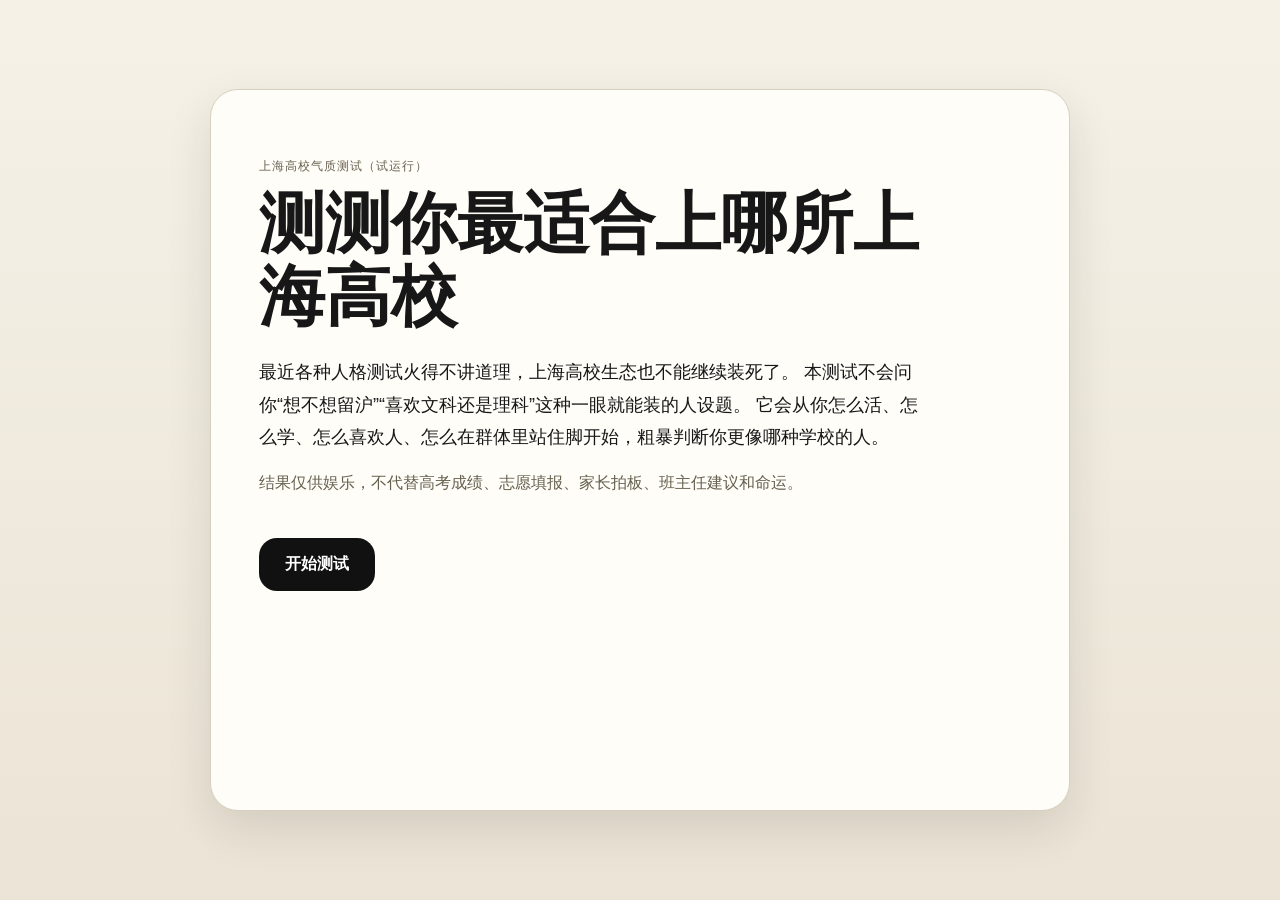
==== shanghai-quiz/index.html @ a0115182 "Add shuni quiz prototype" ====
<!DOCTYPE html>
<html lang="zh-CN">
  <head>
    <meta charset="UTF-8" />
    <meta name="viewport" content="width=device-width, initial-scale=1.0" />
    <title>测测你最适合上哪所上海高校</title>
    <meta
      name="description"
      content="一个按照学校气质、性格、学习方式和人生倾向来乱判你会被哪所上海高校收编的测试。"
    />
    <link rel="stylesheet" href="./style.css" />
  </head>
  <body>
    <div class="page-shell">
      <main class="app-card">
        <section id="screen-intro" class="screen screen-active">
          <div class="hero-block">
            <p class="eyebrow">上海高校气质测试（试运行）</p>
            <h1>测测你最适合上哪所上海高校</h1>
            <p class="lead">
              最近各种人格测试火得不讲道理，上海高校生态也不能继续装死了。
              本测试不会问你“想不想留沪”“喜欢文科还是理科”这种一眼就能装的人设题。
              它会从你怎么活、怎么学、怎么喜欢人、怎么在群体里站住脚开始，粗暴判断你更像哪种学校的人。
            </p>
            <p class="subtle">
              结果仅供娱乐，不代替高考成绩、志愿填报、家长拍板、班主任建议和命运。
            </p>
            <button id="start-btn" class="primary-btn">开始测试</button>
          </div>
        </section>

        <section id="screen-quiz" class="screen">
          <div class="quiz-topbar">
            <div class="progress-meta">
              <span id="progress-label">第 1 题 / 共 32 题</span>
              <span id="progress-percent">3%</span>
            </div>
            <div class="progress-track">
              <div id="progress-fill" class="progress-fill"></div>
            </div>
          </div>

          <div class="question-card">
            <div class="question-tag" id="question-tag">随机抽问</div>
            <h2 id="question-text">题目加载中...</h2>
            <div id="options-container" class="options-container"></div>
          </div>
        </section>

        <section id="screen-result" class="screen">
          <div class="result-card">
            <p class="eyebrow">系统判定结果</p>
            <h2 id="result-title">你的学校结果</h2>
            <p id="result-subtitle" class="result-subtitle"></p>

            <div class="result-image-placeholder">
              <span>结果图占位</span>
            </div>

            <div class="result-info-grid">
              <div class="info-box">
                <div class="info-label">学校简介</div>
                <p id="result-summary">暂未填写</p>
              </div>
              <div class="info-box">
                <div class="info-label">判定原因</div>
                <p id="result-reason">暂未填写</p>
              </div>
            </div>

            <div class="secondary-result-box">
              <span class="secondary-label">你差点去了</span>
              <strong id="runner-up-title">-</strong>
            </div>

            <div class="result-actions">
              <button id="retry-btn" class="secondary-btn">再测一次</button>
            </div>
          </div>
        </section>
      </main>
    </div>

    <script type="module" src="./src/main.js"></script>
  </body>
</html>
---- shanghai-quiz/style.css ----
:root {
  --bg: #f3f0e8;
  --card: #fffdf8;
  --ink: #171717;
  --muted: #66604f;
  --line: #d8d0bf;
  --accent: #111111;
  --accent-soft: #ece6d9;
  --danger: #e45858;
  --shadow: 0 18px 45px rgba(36, 31, 21, 0.12);
  font-family: "Inter", "Noto Sans SC", "PingFang SC", "Microsoft YaHei", sans-serif;
}

* {
  box-sizing: border-box;
}

body {
  margin: 0;
  background: linear-gradient(180deg, #f5f1e7 0%, #ebe4d6 100%);
  color: var(--ink);
}

button {
  font: inherit;
}

.page-shell {
  min-height: 100vh;
  padding: 24px;
  display: flex;
  align-items: center;
  justify-content: center;
}

.app-card {
  width: 100%;
  max-width: 860px;
  background: var(--card);
  border: 1px solid var(--line);
  border-radius: 28px;
  box-shadow: var(--shadow);
  overflow: hidden;
}

.screen {
  display: none;
  min-height: 720px;
}

.screen-active {
  display: block;
}

.hero-block,
.result-card {
  padding: 56px 48px;
}

.eyebrow,
.question-tag,
.info-label,
.secondary-label {
  letter-spacing: 0.08em;
  text-transform: uppercase;
  font-size: 12px;
  color: var(--muted);
}

h1,
h2 {
  line-height: 1.1;
  margin: 0;
}

h1 {
  font-size: clamp(38px, 6vw, 66px);
  max-width: 700px;
}

.lead {
  max-width: 660px;
  margin: 24px 0 12px;
  font-size: 18px;
  line-height: 1.8;
}

.subtle,
.result-subtitle,
#result-summary,
#result-reason {
  color: var(--muted);
  line-height: 1.8;
}

.primary-btn,
.secondary-btn,
.option-btn {
  border: 0;
  border-radius: 18px;
  cursor: pointer;
  transition: transform 0.18s ease, box-shadow 0.18s ease, background 0.18s ease;
}

.primary-btn {
  margin-top: 24px;
  background: var(--accent);
  color: white;
  padding: 16px 26px;
  font-weight: 700;
}

.secondary-btn {
  background: var(--accent-soft);
  color: var(--ink);
  padding: 14px 22px;
  font-weight: 700;
}

.primary-btn:hover,
.secondary-btn:hover,
.option-btn:hover {
  transform: translateY(-1px);
}

.quiz-topbar {
  padding: 28px 32px 20px;
  border-bottom: 1px solid var(--line);
}

.progress-meta {
  display: flex;
  justify-content: space-between;
  gap: 16px;
  color: var(--muted);
  font-size: 14px;
  margin-bottom: 12px;
}

.progress-track {
  height: 10px;
  background: var(--accent-soft);
  border-radius: 999px;
  overflow: hidden;
}

.progress-fill {
  height: 100%;
  width: 0;
  background: var(--accent);
  transition: width 0.25s ease;
}

.question-card {
  padding: 40px 32px 48px;
}

#question-text {
  font-size: clamp(28px, 4vw, 42px);
  margin: 16px 0 28px;
  max-width: 760px;
}

.options-container {
  display: grid;
  gap: 14px;
}

.option-btn {
  text-align: left;
  background: #f8f5ee;
  border: 1px solid transparent;
  padding: 20px 22px;
  color: var(--ink);
}

.option-btn:hover {
  border-color: var(--ink);
  background: #f4efe5;
}

.option-label {
  display: inline-flex;
  width: 28px;
  height: 28px;
  border-radius: 50%;
  align-items: center;
  justify-content: center;
  font-size: 14px;
  background: white;
  border: 1px solid var(--line);
  margin-right: 12px;
  flex-shrink: 0;
}

.option-row {
  display: flex;
  align-items: flex-start;
}

.option-text {
  flex: 1;
  line-height: 1.7;
}

.result-card {
  display: flex;
  flex-direction: column;
  gap: 18px;
}

.result-image-placeholder {
  height: 220px;
  border-radius: 22px;
  border: 1px dashed var(--line);
  background: #f8f3e8;
  display: flex;
  align-items: center;
  justify-content: center;
  color: var(--muted);
}

.result-info-grid {
  display: grid;
  grid-template-columns: 1fr 1fr;
  gap: 16px;
}

.info-box,
.secondary-result-box {
  border: 1px solid var(--line);
  border-radius: 18px;
  padding: 18px;
  background: #f9f6ef;
}

.result-actions {
  display: flex;
  gap: 12px;
  margin-top: 8px;
}

@media (max-width: 720px) {
  .page-shell {
    padding: 0;
  }

  .app-card {
    min-height: 100vh;
    border-radius: 0;
  }

  .hero-block,
  .result-card,
  .question-card {
    padding: 28px 20px 32px;
  }

  .quiz-topbar {
    padding: 20px 20px 16px;
  }

  .result-info-grid {
    grid-template-columns: 1fr;
  }
}
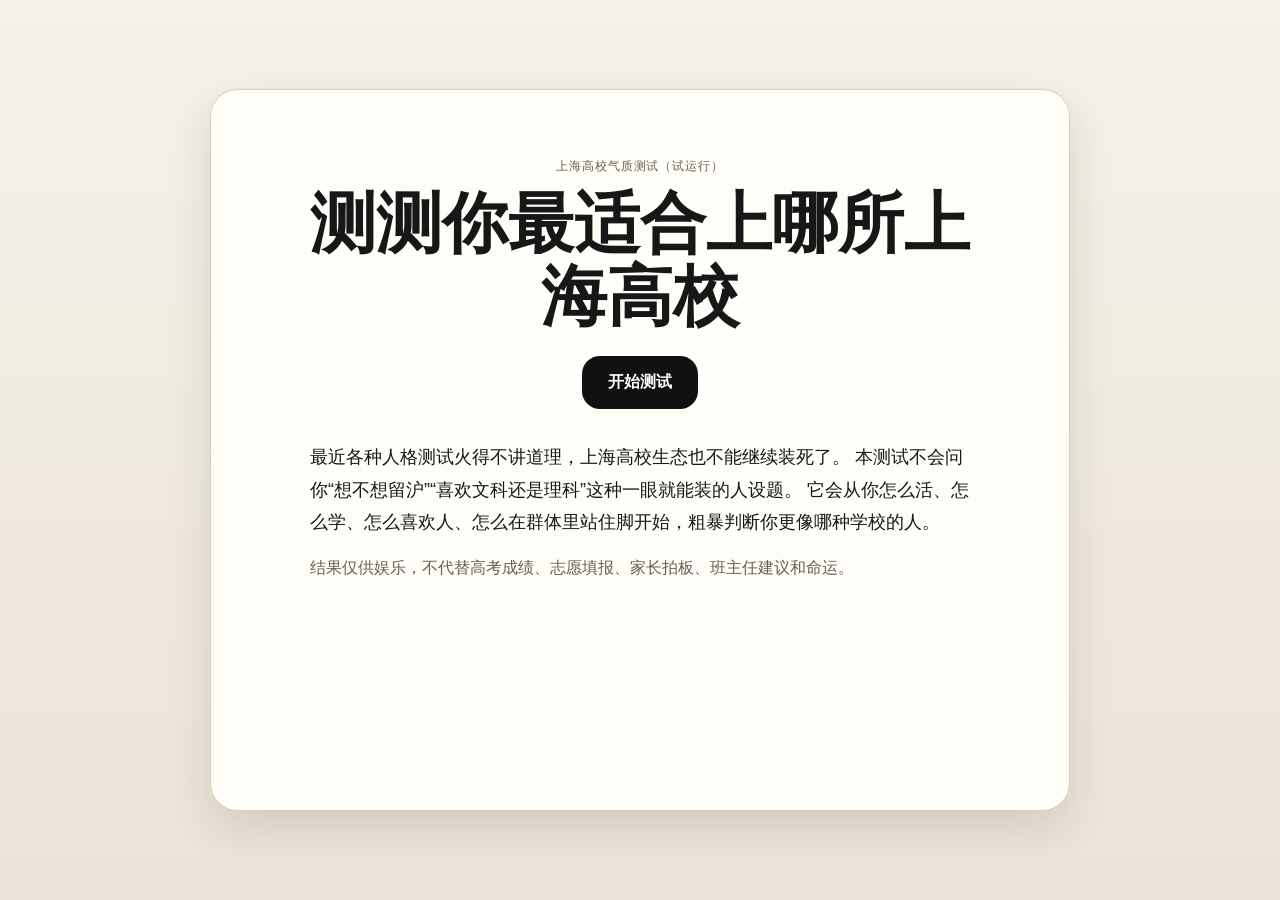
==== commit 2a7b3720: "Refine shuni landing layout" ====
--- a/shanghai-quiz/index.html
+++ b/shanghai-quiz/index.html
@@ -15,17 +15,22 @@
       <main class="app-card">
         <section id="screen-intro" class="screen screen-active">
           <div class="hero-block">
-            <p class="eyebrow">上海高校气质测试（试运行）</p>
-            <h1>测测你最适合上哪所上海高校</h1>
-            <p class="lead">
-              最近各种人格测试火得不讲道理，上海高校生态也不能继续装死了。
-              本测试不会问你“想不想留沪”“喜欢文科还是理科”这种一眼就能装的人设题。
-              它会从你怎么活、怎么学、怎么喜欢人、怎么在群体里站住脚开始，粗暴判断你更像哪种学校的人。
-            </p>
-            <p class="subtle">
-              结果仅供娱乐，不代替高考成绩、志愿填报、家长拍板、班主任建议和命运。
-            </p>
-            <button id="start-btn" class="primary-btn">开始测试</button>
+            <div class="hero-main">
+              <p class="eyebrow">上海高校气质测试（试运行）</p>
+              <h1>测测你最适合上哪所上海高校</h1>
+              <button id="start-btn" class="primary-btn">开始测试</button>
+            </div>
+
+            <div class="hero-copy">
+              <p class="lead">
+                最近各种人格测试火得不讲道理，上海高校生态也不能继续装死了。
+                本测试不会问你“想不想留沪”“喜欢文科还是理科”这种一眼就能装的人设题。
+                它会从你怎么活、怎么学、怎么喜欢人、怎么在群体里站住脚开始，粗暴判断你更像哪种学校的人。
+              </p>
+              <p class="subtle">
+                结果仅供娱乐，不代替高考成绩、志愿填报、家长拍板、班主任建议和命运。
+              </p>
+            </div>
           </div>
         </section>
 
--- a/shanghai-quiz/style.css
+++ b/shanghai-quiz/style.css
@@ -57,6 +57,18 @@
   padding: 56px 48px;
 }
 
+.hero-main {
+  display: flex;
+  flex-direction: column;
+  align-items: center;
+  text-align: center;
+}
+
+.hero-copy {
+  max-width: 660px;
+  margin: 32px auto 0;
+}
+
 .eyebrow,
 .question-tag,
 .info-label,
@@ -79,10 +91,10 @@
 }
 
 .lead {
-  max-width: 660px;
-  margin: 24px 0 12px;
+  margin: 0 0 12px;
   font-size: 18px;
   line-height: 1.8;
+  text-align: left;
 }
 
 .subtle,
@@ -242,12 +254,13 @@
 
 @media (max-width: 720px) {
   .page-shell {
-    padding: 0;
+    padding: 14px;
+    align-items: stretch;
   }
 
   .app-card {
-    min-height: 100vh;
-    border-radius: 0;
+    min-height: calc(100vh - 28px);
+    border-radius: 24px;
   }
 
   .hero-block,
@@ -256,6 +269,10 @@
     padding: 28px 20px 32px;
   }
 
+  .hero-copy {
+    margin-top: 24px;
+  }
+
   .quiz-topbar {
     padding: 20px 20px 16px;
   }
